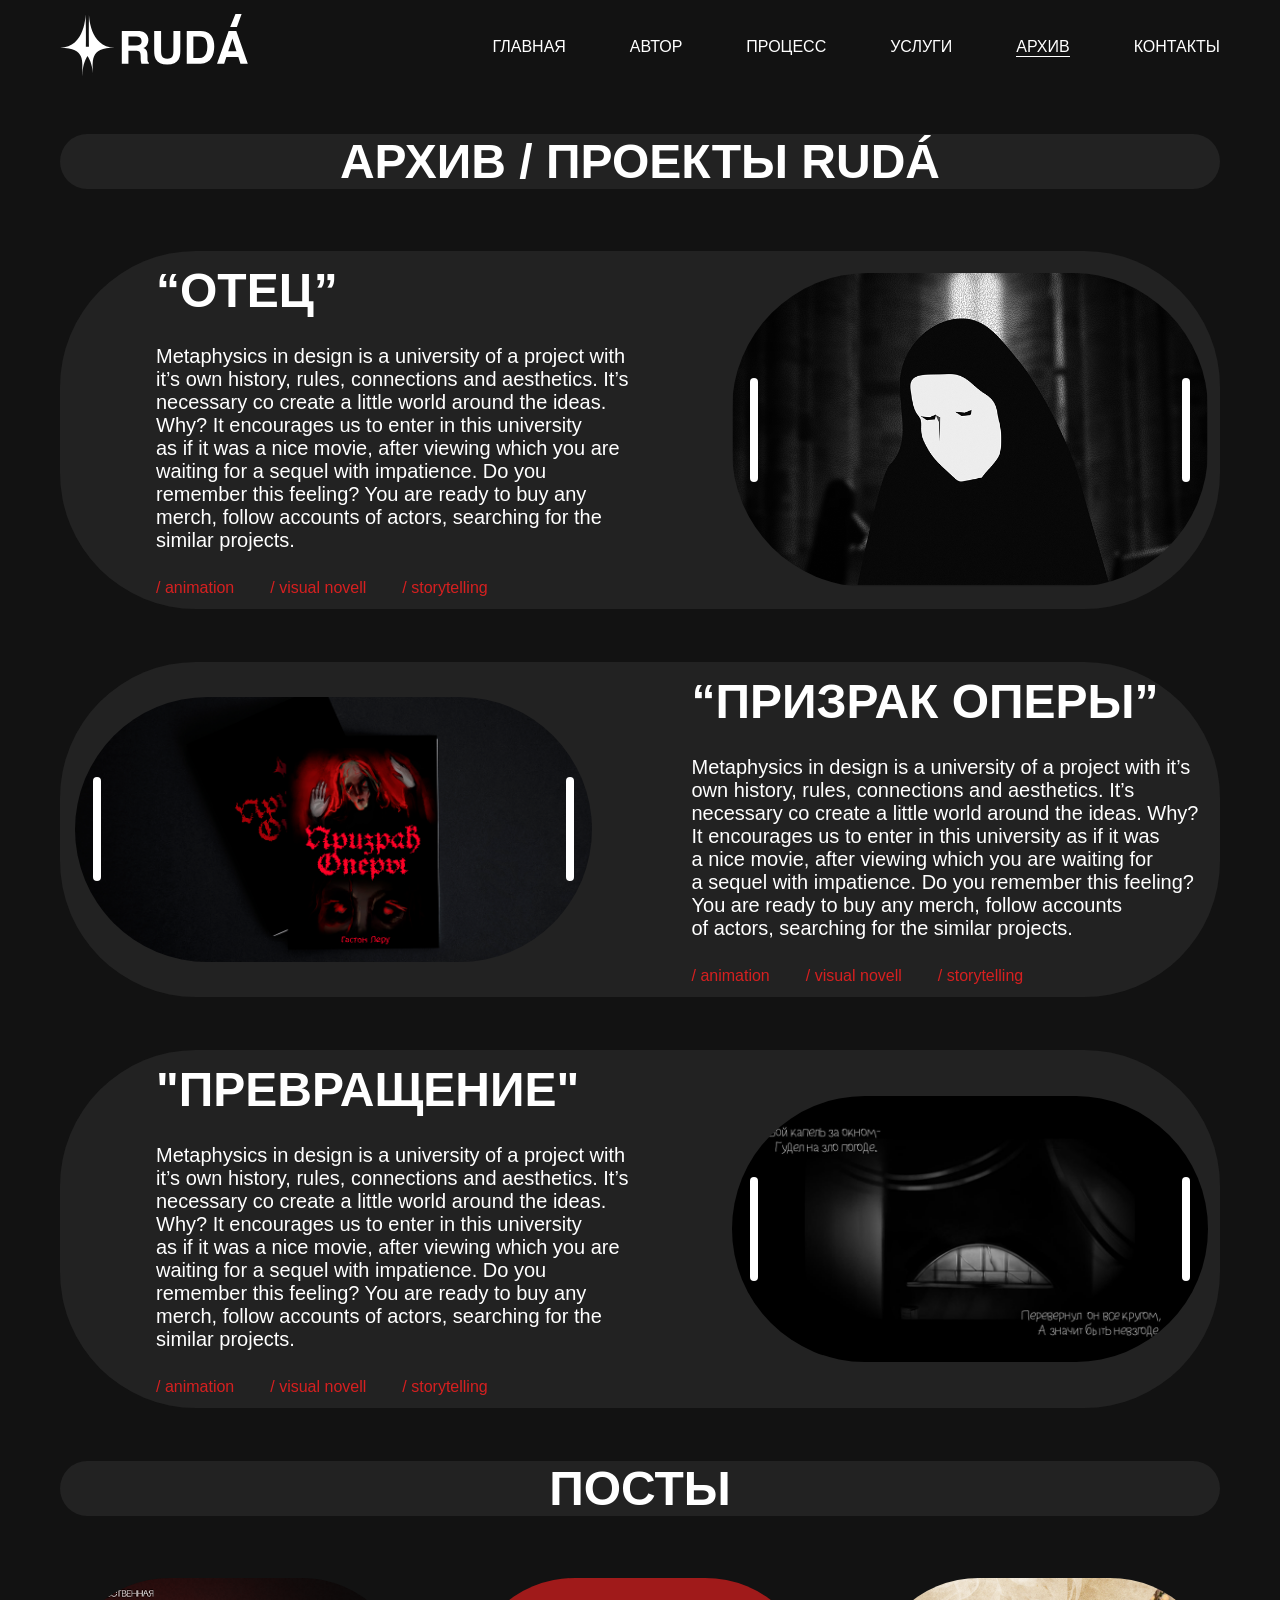
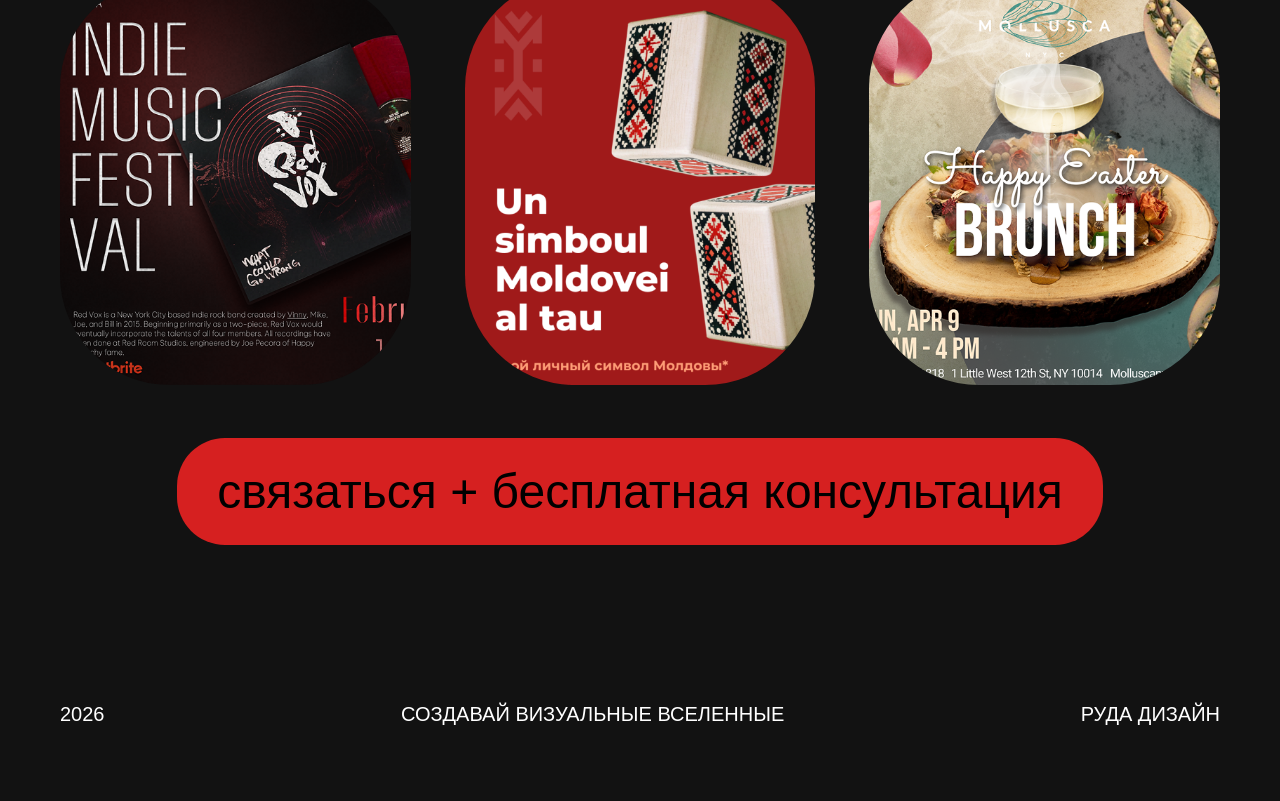
==== pages/archive.html @ d4974cca "Add files via upload" ====
<!DOCTYPE html>
<html lang="en">
<head>
    <meta charset="UTF-8">
    <meta name="viewport" content="width=device-width, initial-scale=1.0">
    <link rel="stylesheet" href="../css/style.css">

    <title>Document</title>
</head>
<body>
    <header class="header header--black">
        <a href="../index.html" class="header__logo">
            <svg width="188" height="63">
                <use xlink:href="../assets/sprite/sprite.svg#icon-logo-black"></use>
            </svg>
        </a>
        <nav class="header__nav">
            <button class="header__burger" aria-label="Меню">
                <svg class="header__burger-icon" width="34" height="34">
                    <use xlink:href="../assets/sprite/sprite.svg#burger-white"></use>
                </svg>
            </button>
            <ul class="header__menu">
                <li class="header__item">
                    <a href="../index.html" class="header__link header__link--black-theme">главная</a>
                </li>
                <li class="header__item">
                    <a href="../pages/author.html" class="header__link header__link--black-theme">Автор</a>
                </li>
                <li class="header__item">
                    <a href="../pages/process.html" class="header__link header__link--black-theme">Процесс</a>
                </li>
                <li class="header__item">
                    <a href="../pages/services.html" class="header__link header__link--black-theme">Услуги</a>
                </li>
                <li class="header__item header__item--active-black-theme">
                    <a href="../pages/archive.html" class="header__link header__link--black-theme">Архив</a>
                </li>
                <li class="header__item">
                    <a href="../pages/contacts.html" class="header__link header__link--black-theme">Контакты</a>
                </li>
            </ul>
        </nav>
    </header>
    
    <section class="archive">
        <h2 class="archive__title">
            АРХИВ / ПРОЕКТЫ rudÁ 
        </h2>
        <ul class="archive__cards">
            <li class="archive__card" id="otec">
                <div class="archive__card-inner">
                    <h2 class="archive__card-title">
                        “ОТЕЦ”
                    </h2>
                    <p class="archive__card-text">
                        Metaphysics in&nbsp;design is&nbsp;a&nbsp;university of&nbsp;a&nbsp;project with it&rsquo;s own history, rules, connections and aesthetics. It&rsquo;s necessary co&nbsp;create a&nbsp;little world around the ideas. Why? It&nbsp;encourages&nbsp;us to&nbsp;enter in&nbsp;this university as&nbsp;if&nbsp;it&nbsp;was a&nbsp;nice movie, after viewing which you are waiting for a&nbsp;sequel with impatience. Do&nbsp;you remember this feeling? You are ready to&nbsp;buy any merch, follow accounts of&nbsp;actors, searching for the similar projects.
                    </p>
                    <ul class="archive__card-tags">
                        <li class="archive__card-tag">/ animation</li>
                        <li class="archive__card-tag">/ visual novell</li>
                        <li class="archive__card-tag">/ storytelling</li>
                    </ul>
                </div>
                <div class="archive__card-img-wrapper">
                    <img src="../assets/img/archive-1.png" alt="" class="archive__card-img">
                </div>
            </li>
            <li class="archive__card archive__card--second">
                <div class="archive__card-img-wrapper">
                    <img src="../assets/img/archive-2.png" alt="" class="archive__card-img">
                </div>
                <div class="archive__card-inner">
                    <h2 class="archive__card-title">
                        “ПРИЗРАК ОПЕРЫ”
                    </h2>
                    <p class="archive__card-text">
                        Metaphysics in&nbsp;design is&nbsp;a&nbsp;university of&nbsp;a&nbsp;project with it&rsquo;s own history, rules, connections and aesthetics. It&rsquo;s necessary co&nbsp;create a&nbsp;little world around the ideas. Why? It&nbsp;encourages&nbsp;us to&nbsp;enter in&nbsp;this university as&nbsp;if&nbsp;it&nbsp;was a&nbsp;nice movie, after viewing which you are waiting for a&nbsp;sequel with impatience. Do&nbsp;you remember this feeling? You are ready to&nbsp;buy any merch, follow accounts of&nbsp;actors, searching for the similar projects.
                    </p>
                    <ul class="archive__card-tags">
                        <li class="archive__card-tag">/ animation</li>
                        <li class="archive__card-tag">/ visual novell</li>
                        <li class="archive__card-tag">/ storytelling</li>
                    </ul>
                </div>
            </li>
            <li class="archive__card">
                <div class="archive__card-inner">
                    <h2 class="archive__card-title">
                        "ПРЕВРАЩЕНИЕ"
                    </h2>
                    <p class="archive__card-text">
                        Metaphysics in&nbsp;design is&nbsp;a&nbsp;university of&nbsp;a&nbsp;project with it&rsquo;s own history, rules, connections and aesthetics. It&rsquo;s necessary co&nbsp;create a&nbsp;little world around the ideas. Why? It&nbsp;encourages&nbsp;us to&nbsp;enter in&nbsp;this university as&nbsp;if&nbsp;it&nbsp;was a&nbsp;nice movie, after viewing which you are waiting for a&nbsp;sequel with impatience. Do&nbsp;you remember this feeling? You are ready to&nbsp;buy any merch, follow accounts of&nbsp;actors, searching for the similar projects.
                    </p>
                    <ul class="archive__card-tags">
                        <li class="archive__card-tag">/ animation</li>
                        <li class="archive__card-tag">/ visual novell</li>
                        <li class="archive__card-tag">/ storytelling</li>
                    </ul>
                </div>
                <div class="archive__card-img-wrapper">
                    <img src="../assets/img/archive-3.png" alt="" class="archive__card-img">
                </div>
            </li>
        </ul>

        <h2 class="archive__title">
            ПОСТЫ
        </h2>

        <div class="archive__box">
            <div class="archive__wrapper">
                <div class="archive__img-mask">
                    <img src="../assets/img/archive-4.png" alt="" class="archive__img">
                </div>
                <div class="archive__img-mask">
                    <img src="../assets/img/archive-5.png" alt="" class="archive__img">
                </div>
                <div class="archive__img-mask">
                    <img src="../assets/img/archive-6.png" alt="" class="archive__img">
                </div>
            </div>
            <a href="../pages/contacts.html" class="archive__btn">
                 связаться + бесплатная консультация
            </a>
        </div>
    </section>
    
    <footer class="footer">
        <p class="footer__text">
            2026
        </p>
        <p class="footer__text">
            создавай визуальные вселенные
        </p>
        <p class="footer__text">
            руда дизайн
        </p>
    </footer>
    <script type="module" src="../js/main.js"></script>
</body>
</html>
---- css/style.css ----
@import url('../css/global/variable.css');
@import url('../css/global/reset.css');

@import url('../css/block/header.css');
@import url('../css/block/main.css');
@import url('../css/block/ready.css');
@import url('../css/block/work.css');
@import url('../css/block/feedback.css');
@import url('../css/block/process.css');
@import url('../css/block/archive.css');
@import url('../css/block/author.css');
@import url('../css/block/services.css');
@import url('../css/block/contacts.css');

@import url('../css/block/footer.css');
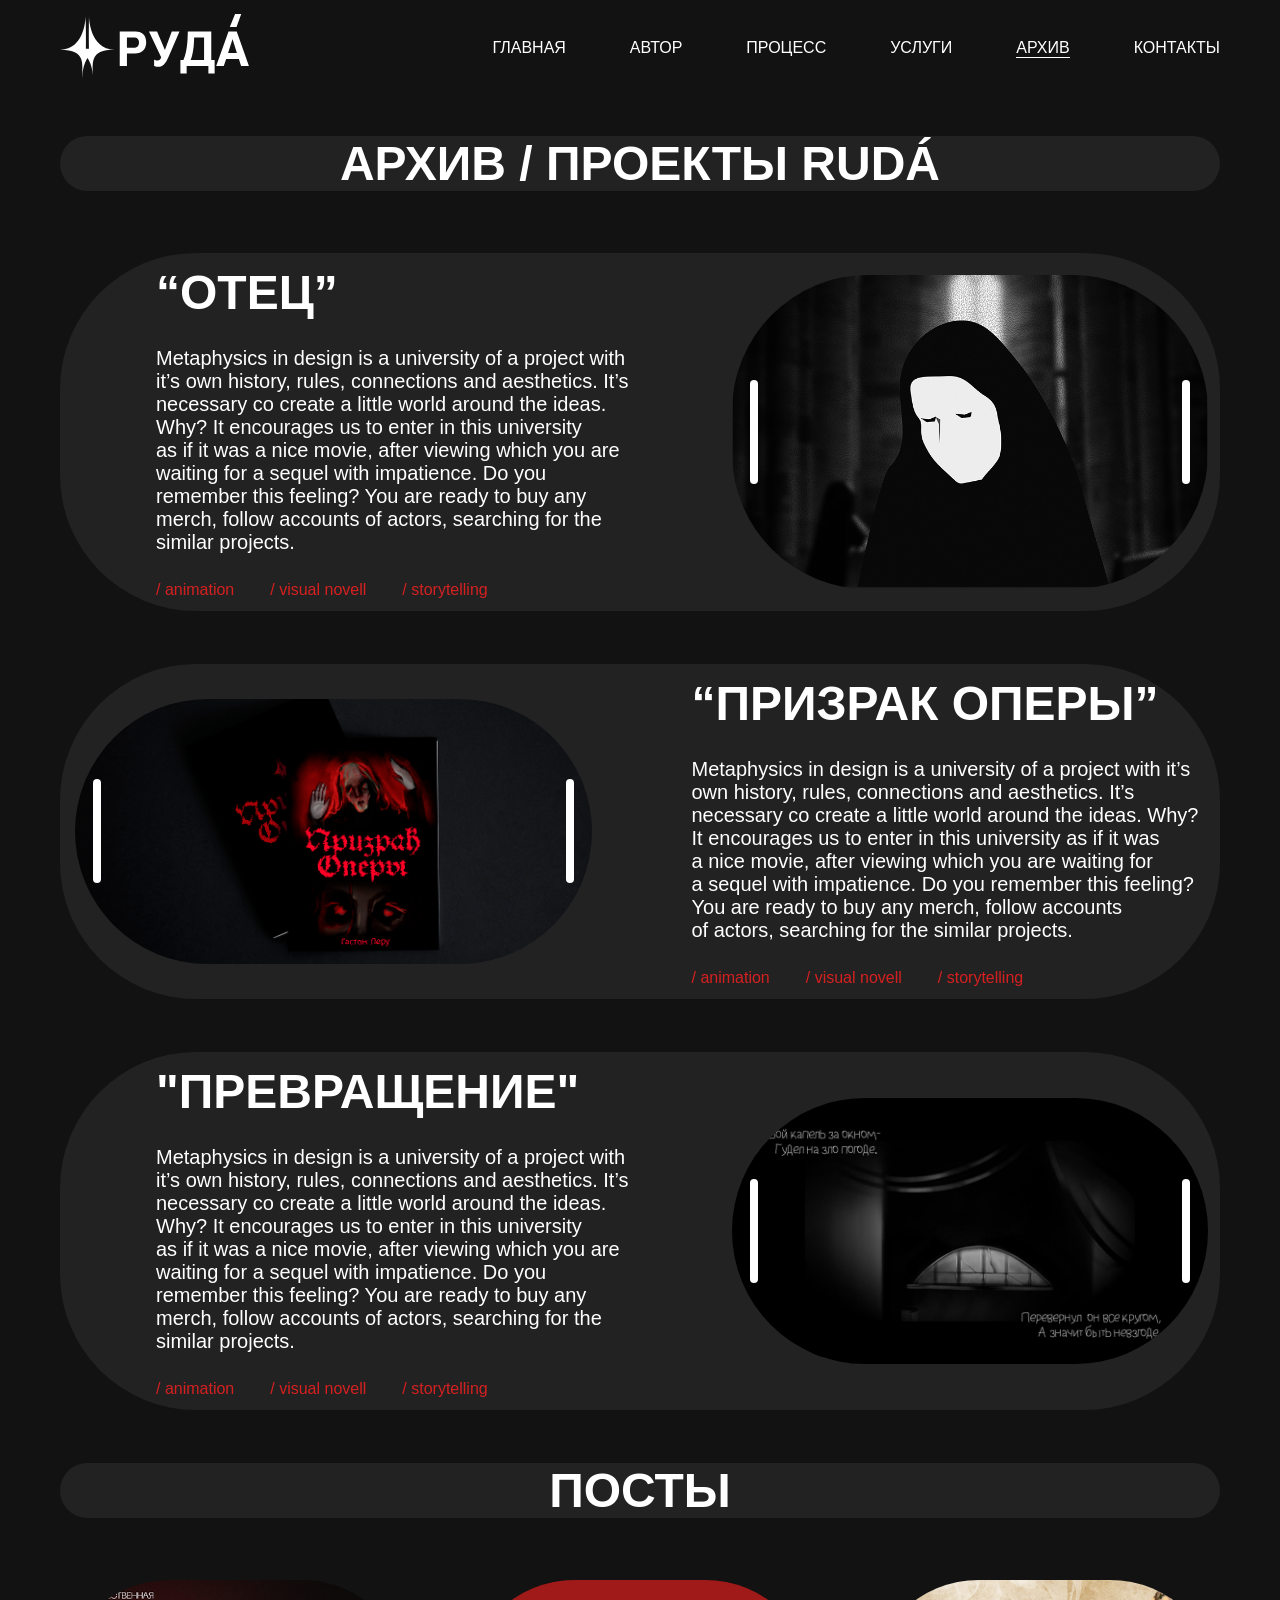
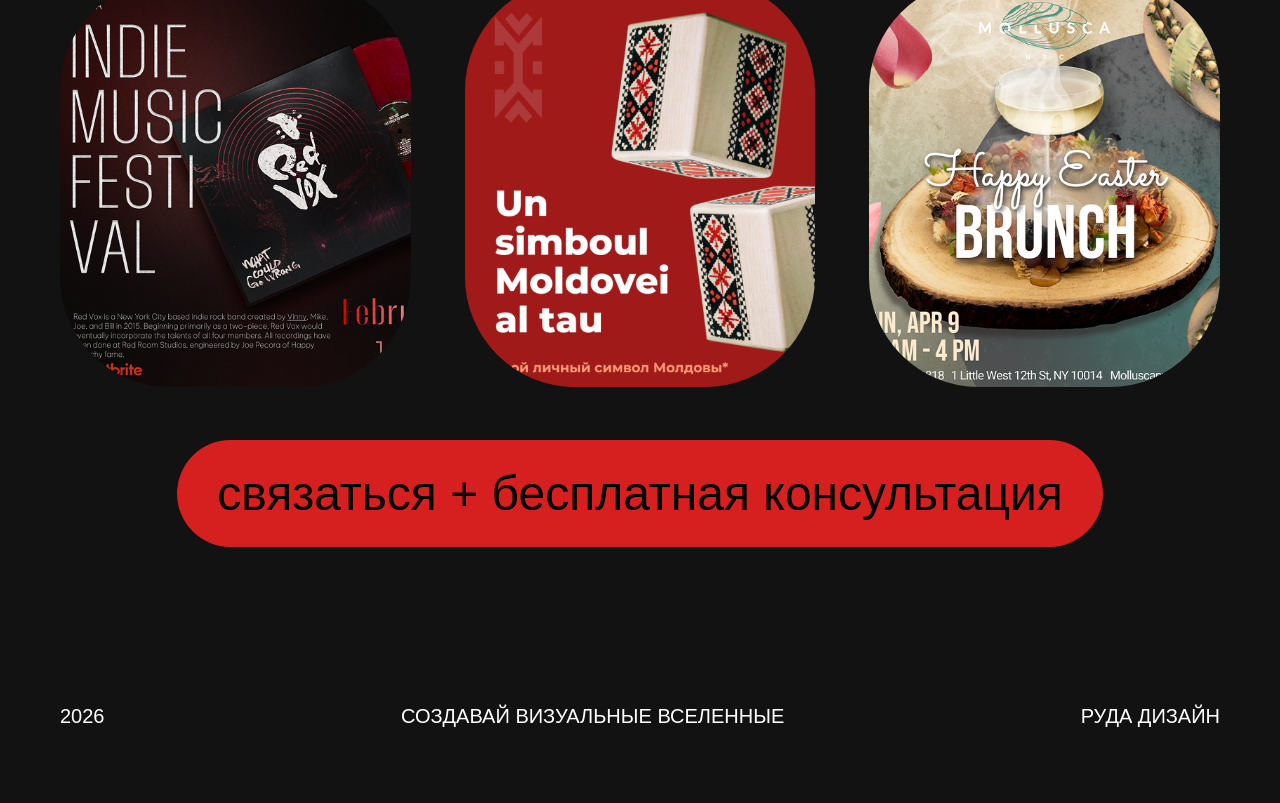
==== commit 6f868d89: "Updated files" ====
--- a/pages/archive.html
+++ b/pages/archive.html
@@ -10,7 +10,7 @@
 <body>
     <header class="header header--black">
         <a href="../index.html" class="header__logo">
-            <svg width="188" height="63">
+            <svg width="189" height="65">
                 <use xlink:href="../assets/sprite/sprite.svg#icon-logo-black"></use>
             </svg>
         </a>
